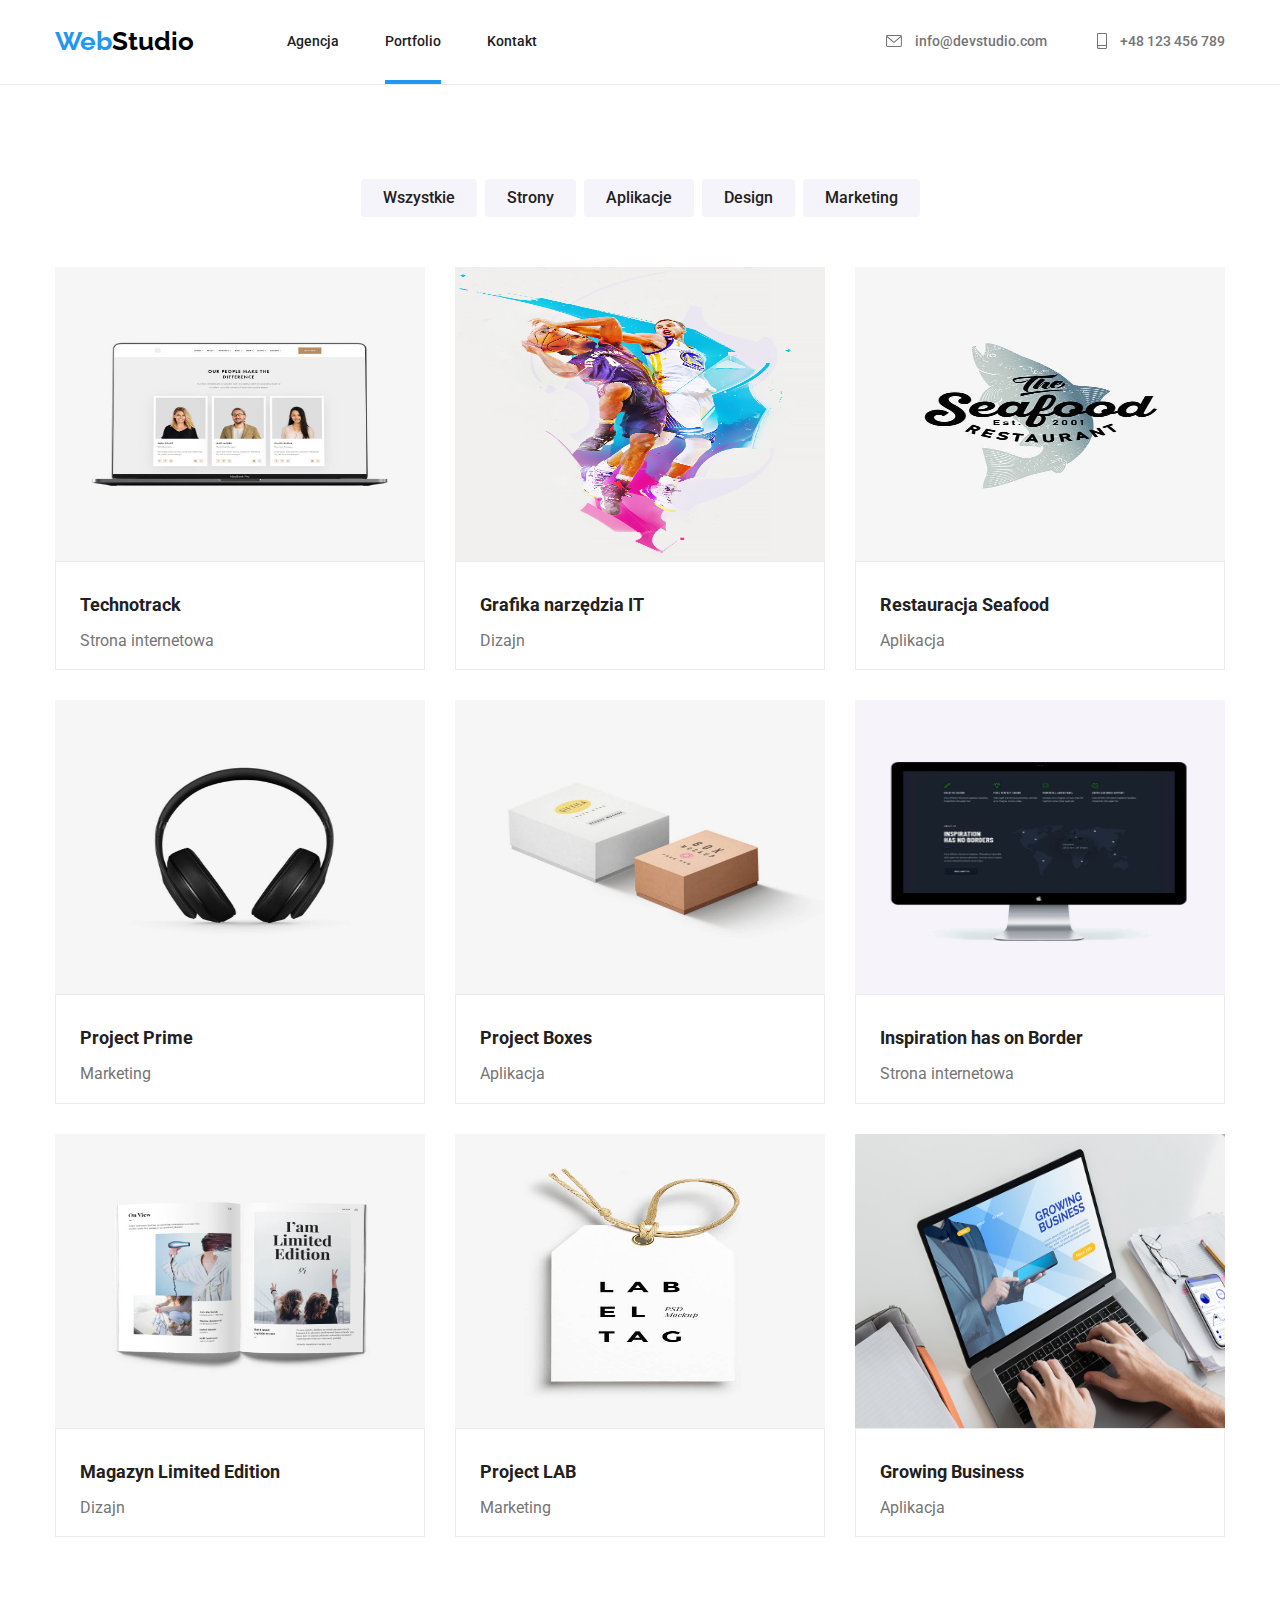
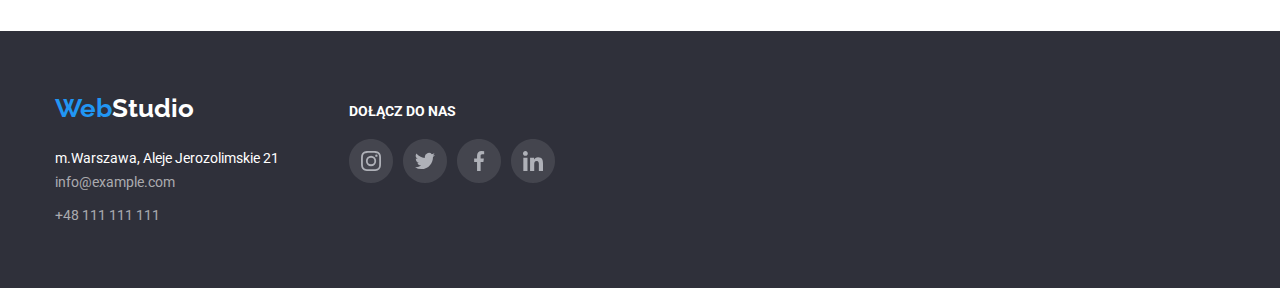
==== portfolio.html @ d04c40ee "Copy from homework 05" ====
<!DOCTYPE html>
<html lang="pl">
  <head>
    <link
      rel="stylesheet"
      href="https://cdnjs.cloudflare.com/ajax/libs/modern-normalize/1.0.0/modern-normalize.min.css"
    />
    <title>WebStudio-Portfolio</title>
    <link rel="stylesheet" href="./css/styles.css" />
    <link rel="preconnect" href="https://fonts.googleapis.com" />
    <link rel="preconnect" href="https://fonts.gstatic.com" crossorigin />
    <link
      href="https://fonts.googleapis.com/css2?family=Raleway:wght@700&family=Roboto:wght@400;500;700;900&display=swap"
      rel="stylesheet"
    />
  </head>
  <body>
    <header class="header">
      <div class="container">
        <nav class="navigation">
          <a class="logo navigation-logo" href="index.html"
            ><span style="color: var(--brand-blue)">Web</span
            ><span>Studio</span></a
          >
          <ul class="navigation-list list">
            <li class="navigation-list-item">
              <a class="link" href="index.html">Agencja</a>
            </li>
            <li class="navigation-list-item">
              <a class="link activ" href="portfolio.html">Portfolio</a>
            </li>
            <li class="navigation-list-item">
              <a class="link" href="index.html">Kontakt</a>
            </li>
          </ul>
        </nav>
        <ul class="contact-list list">
          <li class="contact-list-item">
            <a class="contact" href="mailto:info@devstudio.com">
              <svg class="icon-envelope" width="16" height="12">
                <use href="images\icons.svg#icon-envelope_mk"></use>
              </svg>
              info@devstudio.com</a
            >
          </li>
          <li class="contact-list-item">
            <a class="contact" href="tel:48123456789">
              <svg class="icon-smartphone" width="10" height="16">
                <use href="images\icons.svg#icon-smartphone_mk"></use>
              </svg>
              +48 123 456 789</a
            >
          </li>
        </ul>
      </div>
    </header>
    <main>
      <section class="section">
        <h2 class="hidden">Buttons</h2>
        <div class="container btn">
          <ul class="btn-item list">
            <li class="btn-list-item">
              <button class="button-portfolio" type="button">Wszystkie</button>
            </li>
            <li class="btn-list-item">
              <button class="button-portfolio" type="button">Strony</button>
            </li>
            <li class="btn-list-item">
              <button class="button-portfolio" type="button">Aplikacje</button>
            </li>
            <li class="btn-list-item">
              <button class="button-portfolio" type="button">Design</button>
            </li>
            <li class="btn-list-item">
              <button class="button-portfolio" type="button">Marketing</button>
            </li>
          </ul>
        </div>
        <div class="container">
          <div>
            <h2 class="hidden">Portfolio</h2>
            <ul class="portfolio-item-list list">
              <li>
                <div class="portfolio-item portfolio-item-all">
                  <div>
                    <div class="text-in-box">
                      <div class="overlay">
                        <p class="overlay-text">
                          Technocrack jest popularną platformą wykorzystywaną do
                          rozpowszechniania koronawirusa. Firmy wykorzystują tę
                          platformę do celów szpiegowskich i ataków na
                          niezabezpieczone serwery konkurencji
                        </p>
                      </div>
                      <img
                        src="images/technotrack.jpg"
                        alt="Technocrack"
                        width="370"
                        height="294"
                      />
                    </div>
                  </div>
                  <div class="portfolio-photo-descriprion">
                    <h3 class="small-header-portfolio">Technotrack</h3>
                    <h4 class="portfolio-photo-text">Strona internetowa</h4>
                  </div>
                </div>
              </li>
              <li>
                <div class="portfolio-item portfolio-item-all">
                  <div>
                    <div class="text-in-box">
                      <div class="overlay">
                        <p class="overlay-text">
                          Technocrack jest popularną platformą wykorzystywaną do
                          rozpowszechniania koronawirusa. Firmy wykorzystują tę
                          platformę do celów szpiegowskich i ataków na
                          niezabezpieczone serwery konkurencji
                        </p>
                      </div>
                      <img
                        src="images/graphicnew.jpg"
                        alt="IT"
                        width="370"
                        height="294"
                      />
                    </div>
                  </div>
                  <div class="portfolio-photo-descriprion">
                    <h3 class="small-header-portfolio">Grafika narzędzia IT</h3>
                    <h4 class="portfolio-photo-text">Dizajn</h4>
                  </div>
                </div>
              </li>
              <li>
                <div class="portfolio-item portfolio-item-all">
                  <div>
                    <div class="text-in-box">
                      <div class="overlay">
                        <p class="overlay-text">
                          Technocrack jest popularną platformą wykorzystywaną do
                          rozpowszechniania koronawirusa. Firmy wykorzystują tę
                          platformę do celów szpiegowskich i ataków na
                          niezabezpieczone serwery konkurencji
                        </p>
                      </div>
                      <img
                        src="images/seafood.jpg"
                        alt="Seafood"
                        width="370"
                        height="294"
                      />
                    </div>
                  </div>
                  <div class="portfolio-photo-descriprion">
                    <h3 class="small-header-portfolio">Restauracja Seafood</h3>
                    <h4 class="portfolio-photo-text">Aplikacja</h4>
                  </div>
                </div>
              </li>
              <li>
                <div class="portfolio-item portfolio-item-all">
                  <div>
                    <div class="text-in-box">
                      <div class="overlay">
                        <p class="overlay-text">
                          Technocrack jest popularną platformą wykorzystywaną do
                          rozpowszechniania koronawirusa. Firmy wykorzystują tę
                          platformę do celów szpiegowskich i ataków na
                          niezabezpieczone serwery konkurencji
                        </p>
                      </div>
                      <img
                        src="images/projectprime.jpg"
                        alt="Prime"
                        width="370"
                        height="294"
                      />
                    </div>
                  </div>
                  <div class="portfolio-photo-descriprion">
                    <h3 class="small-header-portfolio">Project Prime</h3>
                    <h4 class="portfolio-photo-text">Marketing</h4>
                  </div>
                </div>
              </li>
              <li>
                <div class="portfolio-item portfolio-item-all">
                  <div>
                    <div class="text-in-box">
                      <div class="overlay">
                        <p class="overlay-text">
                          Technocrack jest popularną platformą wykorzystywaną do
                          rozpowszechniania koronawirusa. Firmy wykorzystują tę
                          platformę do celów szpiegowskich i ataków na
                          niezabezpieczone serwery konkurencji
                        </p>
                      </div>
                      <img
                        src="images/projectboxes.jpg"
                        alt="Boxes"
                        width="370"
                        height="294"
                      />
                    </div>
                  </div>
                  <div class="portfolio-photo-descriprion">
                    <h3 class="small-header-portfolio">Project Boxes</h3>
                    <h4 class="portfolio-photo-text">Aplikacja</h4>
                  </div>
                </div>
              </li>
              <li>
                <div class="portfolio-item portfolio-item-all">
                  <div>
                    <div class="text-in-box">
                      <div class="overlay">
                        <p class="overlay-text">
                          Technocrack jest popularną platformą wykorzystywaną do
                          rozpowszechniania koronawirusa. Firmy wykorzystują tę
                          platformę do celów szpiegowskich i ataków na
                          niezabezpieczone serwery konkurencji
                        </p>
                      </div>
                      <img
                        src="images/inspiration.jpg"
                        alt="Inspiration"
                        width="370"
                        height="294"
                      />
                    </div>
                  </div>
                  <div class="portfolio-photo-descriprion">
                    <h3 class="small-header-portfolio">
                      Inspiration has on Border
                    </h3>
                    <h4 class="portfolio-photo-text">Strona internetowa</h4>
                  </div>
                </div>
              </li>
              <li>
                <div class="portfolio-item portfolio-item-all">
                  <div>
                    <div class="text-in-box">
                      <div class="overlay">
                        <p class="overlay-text">
                          Technocrack jest popularną platformą wykorzystywaną do
                          rozpowszechniania koronawirusa. Firmy wykorzystują tę
                          platformę do celów szpiegowskich i ataków na
                          niezabezpieczone serwery konkurencji
                        </p>
                      </div>
                      <img
                        src="images/magazine.jpg"
                        alt="Magazine"
                        width="370"
                        height="294"
                      />
                    </div>
                  </div>
                  <div class="portfolio-photo-descriprion">
                    <h3 class="small-header-portfolio">
                      Magazyn Limited Edition
                    </h3>
                    <h4 class="portfolio-photo-text">Dizajn</h4>
                  </div>
                </div>
              </li>
              <li>
                <div class="portfolio-item portfolio-item-all">
                  <div>
                    <div class="text-in-box">
                      <div class="overlay">
                        <p class="overlay-text">
                          Technocrack jest popularną platformą wykorzystywaną do
                          rozpowszechniania koronawirusa. Firmy wykorzystują tę
                          platformę do celów szpiegowskich i ataków na
                          niezabezpieczone serwery konkurencji
                        </p>
                      </div>
                      <img
                        src="images/projectlab.jpg"
                        alt="LAB"
                        width="370"
                        height="294"
                      />
                    </div>
                  </div>
                  <div class="portfolio-photo-descriprion">
                    <h3 class="small-header-portfolio">Project LAB</h3>
                    <h4 class="portfolio-photo-text">Marketing</h4>
                  </div>
                </div>
              </li>
              <li>
                <div class="portfolio-item portfolio-item-all">
                  <div>
                    <div class="text-in-box">
                      <div class="overlay">
                        <p class="overlay-text">
                          Technocrack jest popularną platformą wykorzystywaną do
                          rozpowszechniania koronawirusa. Firmy wykorzystują tę
                          platformę do celów szpiegowskich i ataków na
                          niezabezpieczone serwery konkurencji
                        </p>
                      </div>
                      <img
                        src="images/growingbusiness.jpg"
                        alt="Growing"
                        width="370"
                        height="294"
                      />
                    </div>
                  </div>
                  <div class="portfolio-photo-descriprion">
                    <h3 class="small-header-portfolio">Growing Business</h3>
                    <h4 class="portfolio-photo-text">Aplikacja</h4>
                  </div>
                </div>
              </li>
            </ul>
          </div>
        </div>
      </section>
    </main>
    <footer class="footer dark">
      <div class="container">
        <div class="footer-block">
          <div>
            <a class="logo footer-logo" href="index.html"
              ><span style="color: var(--brand-blue)">Web</span
              ><span style="color: var(--font-light)">Studio</span></a
            >
            <address class="non-italic">
              <p>m.Warszawa, Aleje Jerozolimskie 21</p>
              <ul>
                <li class="list contact-footer-item">
                  <a class="contact-footer" href="mailto:info@example.com"
                    >info@example.com</a
                  >
                </li>
                <li class="list contact-footer-item">
                  <a class="contact-footer" href="tel:111111111"
                    >+48 111 111 111</a
                  >
                </li>
              </ul>
            </address>
          </div>
          <ul class="social-media-footer">
            <h3 class="small-header-footer">DOŁĄCZ DO NAS</h3>
            <li class="icons-social-media-footer">
              <a class="icon-social-media-footer">
                <svg class="icon-sm-footer" width="44" height="44">
                  <use href="images/icons.svg#icon-ellipse_mk"></use>
                </svg>
              </a>
              <a class="icon-social-media-footer">
                <svg class="icon-sm-footer" width="44" height="44">
                  <use href="images/icons.svg#icon-ellipse_mk_t"></use>
                </svg>
              </a>
              <a class="icon-social-media-footer">
                <svg class="icon-sm-footer" width="44" height="44">
                  <use href="images/icons.svg#icon-ellipse_mk_f"></use>
                </svg>
              </a>
              <a class="icon-social-media-footer">
                <svg class="icon-sm-footer" width="44" height="44">
                  <use href="images/icons.svg#icon-ellipse_mk_in"></use>
                </svg>
              </a>
            </li>
          </ul>
        </div>
      </div>
    </footer>
  </body>
</html>
---- css/styles.css ----
:root {
  --brand-blue: #2196f3;
  --background-white: #ffffff;
  --background-grey: #f5f4fa;
  --background-dark: #2f303a;
  --background-dark-eighty: #2f303acc;
  --backgroung-dark-transparent: #2f303a66;
  --font-normal: #757575;
  --font-dark: #212121;
  --font-light: #ffffff;
  --font-black: #000000;
  --font-contact-footer: rgba(255, 255, 255, 0.6);
  --header-bottom-border: #ececec;
  --portfolio-photo-border: #eeeeee;
  --clients-border: #afb1b8;
  --sm-icon-color-footer: #44454e;
  --shadow-black-six: rgba(0, 0, 0, 0.06);
  --shadow-black-eight: rgba(0, 0, 0, 0.08);
  --shadow-black-ten: rgba(0, 0, 0, 0.1);
  --shadow-black-twelve: rgba(0, 0, 0, 0.12);
  --shadow-black-fourteen: rgba(0, 0, 0, 0.14);
  --shadow-black-sixteen: rgba(0, 0, 0, 0.16);
  --shadow-black-twenty: rgba(0, 0, 0, 0.2);
}

* {
  margin: 0;
  padding: 0;
}

body {
  font-family: "Roboto", sans-serif;
  background-color: var(--background-white);
  color: var(--font-normal);
  font-size: 14px;
  font-weight: 400;
  line-height: 1.71;
  margin: 0;
  padding: 0;
}

h1,
h2,
h3,
h4,
h5,
h6 {
  margin: 0;
}

ul,
ol {
  margin: 0;
  padding: 0;
}

p {
  padding: 0;
}

img {
  display: block;
}

.list {
  list-style-type: none;
}

.logo {
  font-family: "Raleway", sans-serif;
  font-size: 26px;
  font-weight: 700;
  line-height: 1.38;
  color: var(--font-black);
  text-decoration: none;
}

.icon-x {
  display: inline-block;

  fill: currentColor;
}

.contact {
  color: var(--font-normal);
  text-decoration: none;
  font-weight: 500;
  transition: color 0.25s cubic-bezier(0.4, 0, 0.2, 1);
}

.contact:hover,
.contact:focus {
  color: var(--brand-blue);
  --color1: var(--brand-blue);
  --color2: var(--brand-blue);
  --color5: var(--brand-blue);
}

.contact-footer {
  color: var(--font-contact-footer);
  text-decoration: none;
  font-weight: 400;
  transition: color 0.25s cubic-bezier(0.4, 0, 0.2, 1);
}

.contact-footer:hover,
.contact-footer:focus {
  color: var(--brand-blue);
}

.activ {
  position: relative;
}

.link {
  color: var(--font-dark);
  text-decoration: none;
  font-weight: 500;
  transition: color 0.25s cubic-bezier(0.4, 0, 0.2, 1);
}

.activ:after {
  content: "";
  position: absolute;
  bottom: -35px;
  left: 0;
  width: 100%;
  height: 4px;
  background-color: var(--brand-blue);
}

.link:hover,
.link.focus,
.link:active {
  color: var(--brand-blue);
}

.button {
  width: 200px;
  background-color: var(--background-grey);
  color: var(--font-dark);
  margin: 0 auto;
  font-size: 16px;
  font-weight: 500;
  line-height: 1.63;
  cursor: pointer;
  font-family: inherit;
  display: block;
  padding: 11px 41px;
  border: none;
  border-radius: 4px;
  transition: color 0.25s cubic-bezier(0.4, 0, 0.2, 1),
    background-color 0.25s cubic-bezier(0.4, 0, 0.2, 1);
}

.button:hover,
.button:focus,
.button:active,
.button-portfolio:hover,
.button-portfolio:focus,
.button-portfolio:active {
  background-color: var(--brand-blue);
  color: var(--font-light);
}

.button-portfolio:hover,
.button-portfolio:focus {
  box-shadow: 0px 3px 1px var(--shadow-black-ten),
    0px 1px 2px var(--shadow-black-eight),
    0px 2px 2px var(--shadow-black-twelve);
}

.dark {
  background-color: var(--background-dark);
  color: var(--font-light);
}

.background-img {
  background: linear-gradient(
      var(--backgroung-dark-transparent),
      var(--backgroung-dark-transparent)
    ),
    url("./../images/background_header_img.jpg");
  background-repeat: no-repeat, no-repeat;
  background-position: 50% 50%, 50% 50%;
  background-size: 1600px 600px, auto;
  color: var(--font-light);
}

.presentation-title {
  width: 370px;
  height: 70px;
  background: linear-gradient var(--backgroung-dark-transparent),
    var(--backgroung-dark-transparent);
}

.team {
  background-color: var(--background-grey);
}

.white {
  background-color: var(--background-white);
}

.section {
  padding: 94px 0;
}

.title {
  font-size: 44px;
  font-weight: 900;
  line-height: 1.36;
  max-width: 696px;
  margin-left: auto;
  margin-right: auto;
  padding: 106px 0 30px 0;
  text-align: center;
  letter-spacing: 0.06em;
  text-transform: uppercase;
}

.title-container {
  padding-bottom: 106px;
}

.hidden {
  display: none;
}

.small-header {
  font-size: 14px;
  margin-bottom: 10px;
  line-height: 1.17;
  color: var(--font-dark);
}

.small-header-index {
  font-size: 16px;
  font-weight: 500;
  line-height: 1.17;
  color: var(--font-dark);
  text-align: center;
  padding-top: 30px;
}
.small-header-portfolio {
  font-size: 18px;
  line-height: 2;
  color: var(--font-dark);
}

.big-header {
  font-size: 36px;
  line-height: 1.17;
  color: var(--font-dark);
  text-align: center;
}

.thumb {
  position: relative;
}

.thumb > .label {
  position: absolute;
  font-weight: 700;
  line-height: 1.17;
  text-align: center;
  padding-top: 27px;
  color: var(--font-light);
  width: 370px;
  height: 70px;
  bottom: 0;
  background-color: var(--background-dark-eighty);
}

.non-italic {
  font-style: normal;
}

.photo-text {
  font-size: 16px;
  font-weight: 400;
  line-height: 1.71;
  text-align: center;
  padding: 10px 0 16px;
}

.container {
  box-sizing: border-box;
  padding: 0 15px;
  width: 100%;
  max-width: 1200px;
  margin: 0 auto;
  align-items: center;
}

.header {
  border-bottom: 1px solid var(--header-bottom-border);
}

.header .container {
  display: flex;
  align-items: center;
  justify-content: space-between;
  padding: 24px 15px;
}

.navigation {
  display: flex;
}

.navigation-list {
  display: flex;
  align-items: center;
}

.navigation-list-item:not(:last-child) {
  margin-right: 46px;
}

.navigation-logo {
  margin-right: 93px;
}

.header .contact-list {
  display: flex;
}

.contact-list-item:not(:first-child) {
  margin-left: 50px;
}

.section-title {
  padding: 200px auto;
}

.section .button {
  margin: 0 500px;
}

.application-list {
  display: flex;
  flex-direction: row;
  justify-content: space-between;
}

.application-list-item:not(:first-child) {
  margin-left: 30px;
}

.presentation-list {
  display: flex;
  flex-direction: row;
  justify-content: space-between;
  padding-top: 50px;
}

.designers-list {
  display: flex;
  flex-direction: row;
  justify-content: space-between;
  padding-top: 50px;
}

.designers-photo {
  border: 1px solid var(--header-bottom-border);
  box-shadow: 0px 1px 3px var(--shadow-black-twelve),
    0px 1px 1px var(--shadow-black-fourteen),
    0px 2px 1px var(--shadow-black-twenty);
  border-radius: 0px 0px 4px 4px;
}

.btn {
  padding-bottom: 50px;
}

.btn-list-item:not(:last-child) {
  margin-right: 8px;
}

.btn-item {
  display: flex;
  flex-direction: row;
  border-start-end-radius: 4px;
  justify-content: center;
}

.button-portfolio {
  background-color: var(--background-grey);
  color: var(--font-dark);
  font-size: 16px;
  font-weight: 500;
  border: none;
  border-radius: 4px;
  line-height: 1.63;
  cursor: pointer;
  font-family: inherit;
  display: block;
  padding: 6px 22px;
  transition: color 0.25s cubic-bezier(0.4, 0, 0.2, 1),
    background-color 0.25s cubic-bezier(0.4, 0, 0.2, 1),
    box-shadow 0.25s cubic-bezier(0.4, 0, 0.2, 1);
}

.portfolio-item-list {
  display: flex;
  flex-wrap: wrap;
  gap: 30px;
}

.portfolio-photo-descriprion {
  padding: 25px 24px 15px;
  border: 1px solid var(--header-bottom-border);
}

.portfolio-photo-text {
  font-size: 16px;
  font-weight: 400;
  line-height: 1.71;
  padding-top: 4px;
}

.portfolio-item {
  transition: box-shadow 0.25s cubic-bezier(0.4, 0, 0.2, 1);
}

.portfolio-item:hover .overlay {
  transform: translatey(0);
}

.portfolio-item-all:hover {
  box-shadow: 0px 1px 1px var(--shadow-black-twelve),
    0px 4px 4px var(--shadow-black-six), 1px 4px 6px var(--shadow-black-sixteen);
  cursor: pointer;
}

.footer-block {
  padding: 60px 0;
  display: flex;
  flex-direction: row;
}
.footer-logo {
  display: block;
  margin-bottom: 20px;
}

.contact-footer-item:not(:last-child) {
  margin-bottom: 9px;
}
.icon-envelope {
  position: relative;
  bottom: -1px;
  margin-right: 10px;
  --color1: currentColor;
  --color2: currentColor;
  --color5: currentColor;
}

.icon-smartphone {
  position: relative;
  bottom: -3px;
  margin-right: 10px;
  --color1: currentColor;
  --color2: currentColor;
  --color5: currentColor;
}

.i-style {
  background-color: var(--background-grey);
  display: flex;
  justify-content: center;
  padding: 25px 0;
  margin-bottom: 30px;
}

.icons-social-media {
  display: flex;
  flex-direction: row;
  justify-content: center;
  padding-bottom: 30px;
  gap: 10px;
}

.icon-social-media {
  color: var(--font-light);
  transition: color 0.25s cubic-bezier(0.4, 0, 0.2, 1);
}

.icon-sm {
  --color1: currentColor;
}

.icon-social-media:hover,
.icon-social-media:focus {
  color: var(--brand-blue);
  --color1: var(--brand-blue);
  --color2: var(--font-light);
}

.clients-list {
  display: flex;
  flex-direction: row;
  justify-content: space-between;
  padding-top: 50px;
}

.i-border {
  display: flex;
  padding: 16px 32px;
  color: var(--clients-border);
  border: 1px solid var(--clients-border);
  border-radius: 4px;
  transition: color 0.25s cubic-bezier(0.4, 0, 0.2, 1),
    border-color 0.25s cubic-bezier(0.4, 0, 0.2, 1);
}

.i-border:hover,
.i-border:focus {
  color: var(--brand-blue);
  cursor: pointer;
  border: 1px solid var(--brand-blue);
}

.icon-group-style {
  display: flex;
  flex-direction: row;
  --color4: currentColor;
}

.small-header-footer {
  color: var(--font-light);
  font-size: 14px;
  font-weight: 700;
  line-height: 1.17;
  padding-bottom: 20px;
}

.icons-social-media-footer {
  display: flex;
  flex-direction: row;
  justify-content: center;
  padding-bottom: 30px;
  gap: 10px;
}

.icon-social-media-footer {
  color: var(--sm-icon-color-footer);
  transition: color 0.25s cubic-bezier(0.4, 0, 0.2, 1);
}

.icon-sm-footer {
  --color1: currentColor;
}

.icon-social-media-footer:hover,
.icon-social-media-footer:focus {
  color: var(--brand-blue);
  --color1: var(--brand-blue);
  --color2: var(--font-light);
}

.social-media-footer {
  padding: 12px 0 0 70px;
}

/*=============== Backdrop==============*/

.modal {
  position: absolute;
  top: 50%;
  left: 50%;
  transform: translate(-50%, -50%);
  width: 528px;
  min-height: 581px;
  background-color: var(--background-white);
}

.backdrop {
  position: fixed;
  top: 0;
  left: 0;
  width: 100%;
  height: 100%;
  background-color: var(--shadow-black-ten);
  opacity: 1;
  transition: transform 0.25s, opacity 0.25s;
}

.close-btn {
  position: absolute;
  top: 8px;
  right: 8px;
  width: 30px;
  height: 30px;
  background-color: var(--background-white);
  border: 1px solid var(--shadow-black-ten);
  border-radius: 50%;
  cursor: pointer;
}

.is-hidden {
  pointer-events: none;
  transform: translateY(-100%);
  opacity: 0;
  visibility: inherit;
}

.text-in-box {
  position: relative;
  margin-left: auto;
  margin-right: auto;
  background-color: #967171;

  overflow: hidden;
}

.text-in-box:hover .overlay {
  transform: translatey(0);
}

.overlay {
  position: absolute;
  top: 0;
  left: 0;
  width: 100%;
  height: 100%;
  background-color: var(--brand-blue);
  transform: translatey(100%);
  transition: transform 0.25s cubic-bezier(0.4, 0, 0.2, 1);
}

.overlay-text {
  font-style: normal;
  font-family: "Roboto";
  font-weight: 400;
  padding: 49px;
  margin: 0;
  font-size: 18px;
  line-height: 28px;
  color: #ffffff;
}
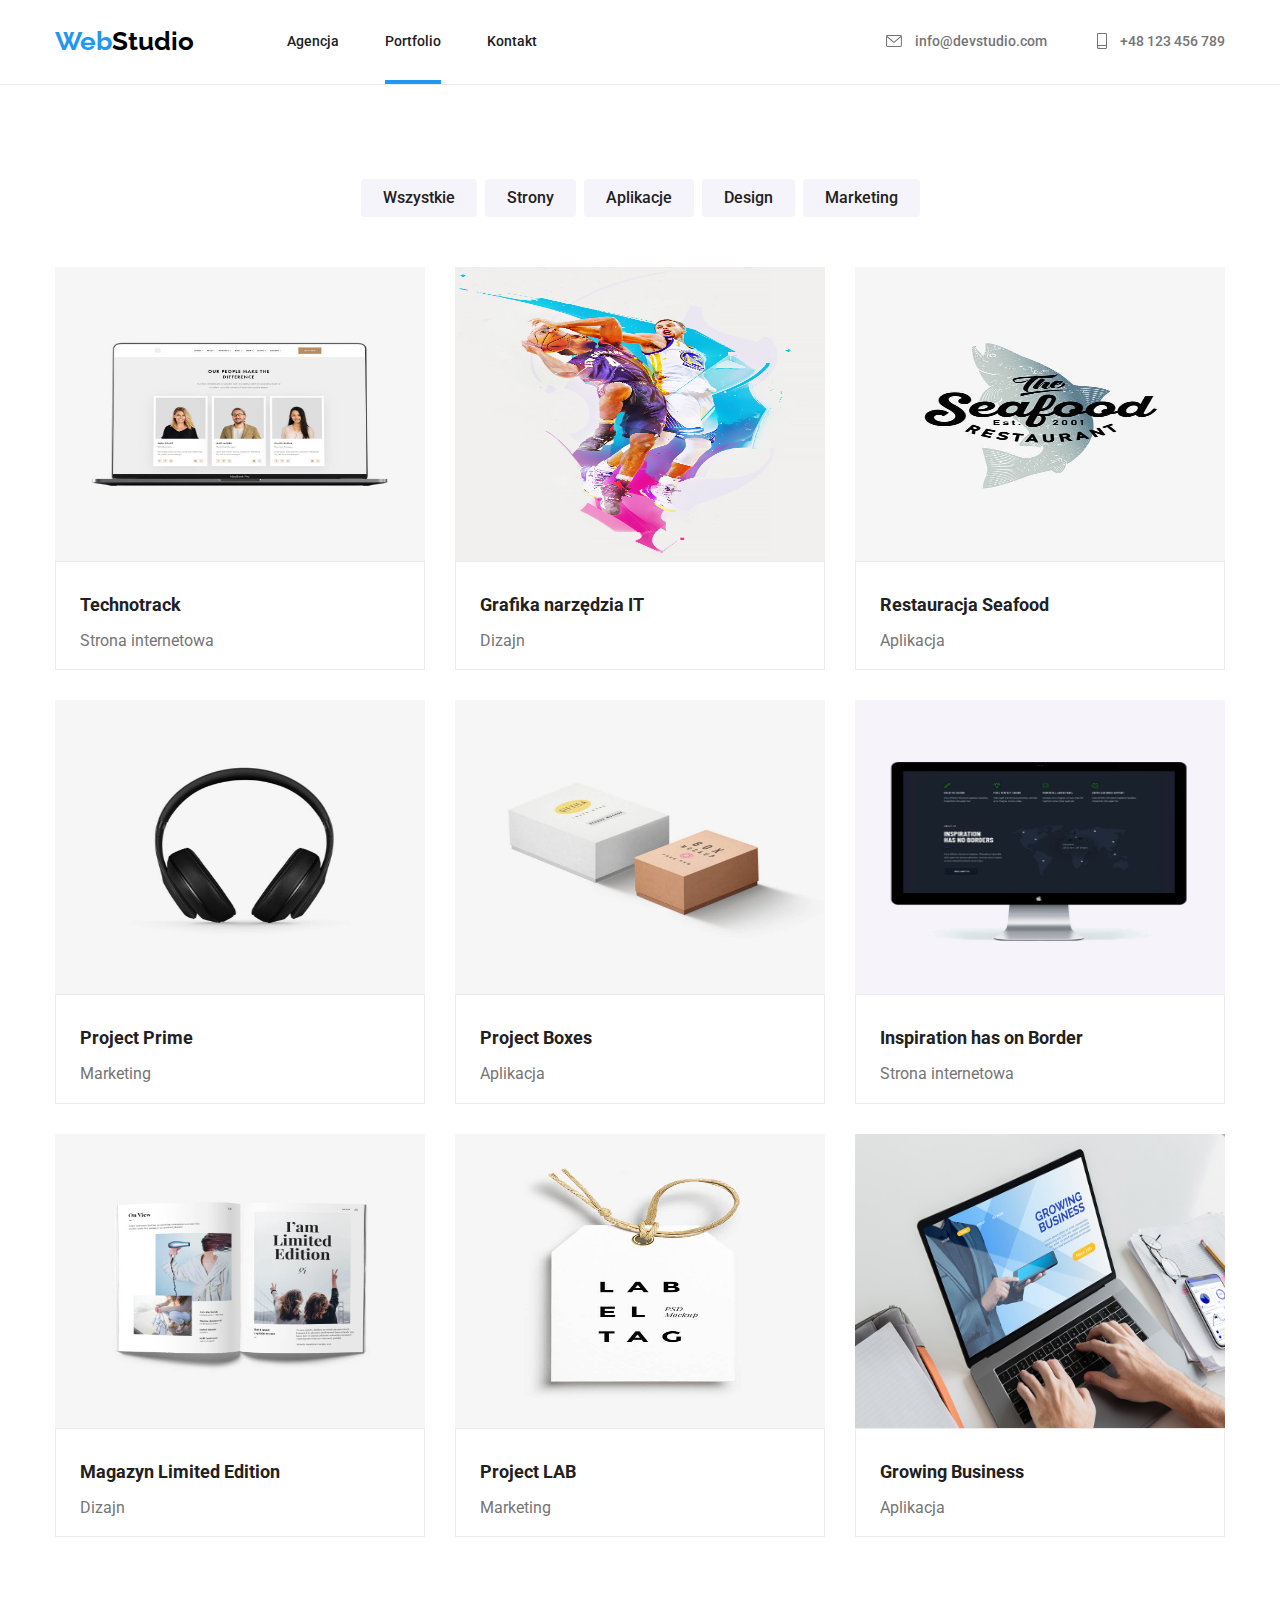
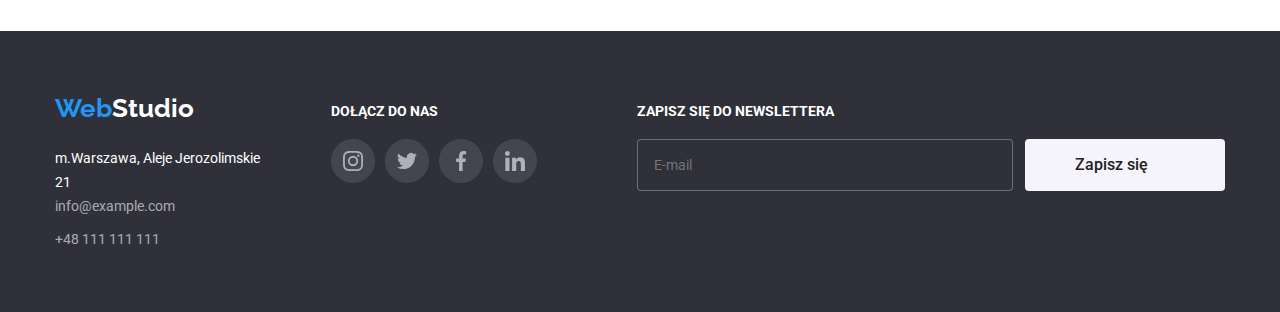
==== commit 26627ad1: "changes add margin" ====
--- a/portfolio.html
+++ b/portfolio.html
@@ -372,6 +372,24 @@
               </a>
             </li>
           </ul>
+          <div class="newsletter-container">
+            <h3 class="small-header-newsletter-footer">
+              ZAPISZ SIĘ DO NEWSLETTERA
+            </h3>
+            <form class="newsletter-wraper">
+              <input
+                class="newsletter-imput"
+                type="text"
+                placeholder="E-mail"
+                id="name"
+              />
+              <button class="newsletter-btn" type="submit">
+                Zapisz się<svg class="icon-news-footer" width="24" height="24">
+                  <use href="images/icons.svg#icon-icon-send"></use>
+                </svg>
+              </button>
+            </form>
+          </div>
         </div>
       </div>
     </footer>
--- a/css/styles.css
+++ b/css/styles.css
@@ -10,6 +10,7 @@
   --font-light: #ffffff;
   --font-black: #000000;
   --font-contact-footer: rgba(255, 255, 255, 0.6);
+  --font-newsletter-footer: rgba(255, 255, 255, 0.3);
   --header-bottom-border: #ececec;
   --portfolio-photo-border: #eeeeee;
   --clients-border: #afb1b8;
@@ -158,7 +159,10 @@
 .button:active,
 .button-portfolio:hover,
 .button-portfolio:focus,
-.button-portfolio:active {
+.button-portfolio:active,
+.newsletter-btn:hover,
+.newsletter-btn:focus,
+.newsletter-btn:active {
   background-color: var(--brand-blue);
   color: var(--font-light);
 }
@@ -638,3 +642,56 @@
   line-height: 28px;
   color: #ffffff;
 }
+
+.small-header-newsletter-footer {
+  color: var(--font-light);
+  font-size: 14px;
+  font-weight: 700;
+  line-height: 1.17;
+  padding-bottom: 20px;
+}
+
+.newsletter-container {
+  padding-top: 12px;
+  margin-left: 100px;
+}
+
+.newsletter-wraper {
+  display: flex;
+}
+
+.newsletter-imput {
+  background-color: var(--background-dark);
+  padding: 15px 180px 15px 16px;
+  border-radius: 4px;
+  border: 1px solid var(--font-newsletter-footer);
+  color: var(--font-contact-footer);
+  font: Roboto;
+  font-weight: 400;
+  size: 16px;
+  line-height: 20px;
+}
+
+.newsletter-btn {
+  display: flex;
+  flex-wrap: wrap;
+  align-items: center;
+  padding-left: 50px;
+  margin-left: 12px;
+  width: 200px;
+  background-color: var(--background-grey);
+  color: var(--font-dark);
+  font-size: 16px;
+  font-weight: 500;
+  line-height: 1.63;
+  cursor: pointer;
+  border: none;
+  border-radius: 4px;
+  transition: color 0.25s cubic-bezier(0.4, 0, 0.2, 1),
+    background-color 0.25s cubic-bezier(0.4, 0, 0.2, 1);
+}
+
+.icon-news-footer {
+  margin-left: 15px;
+  --color1: currentColor;
+}
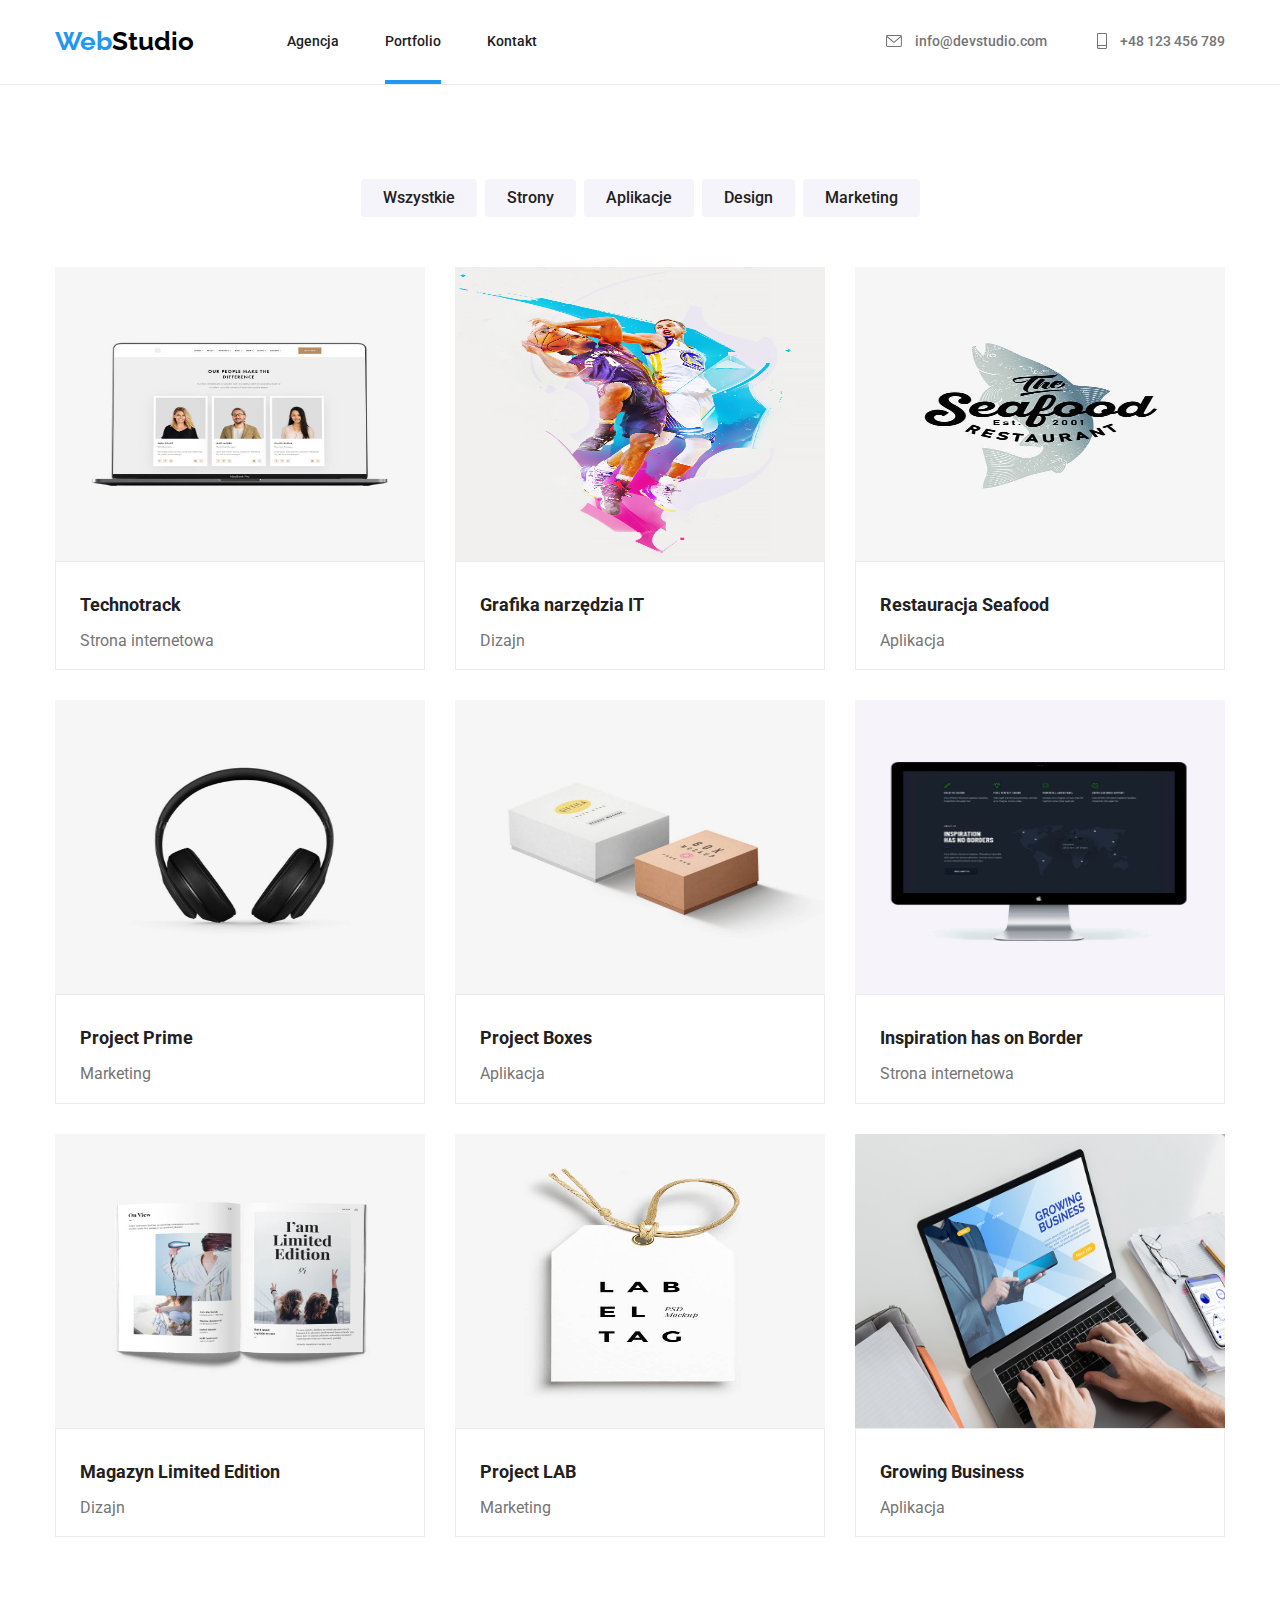
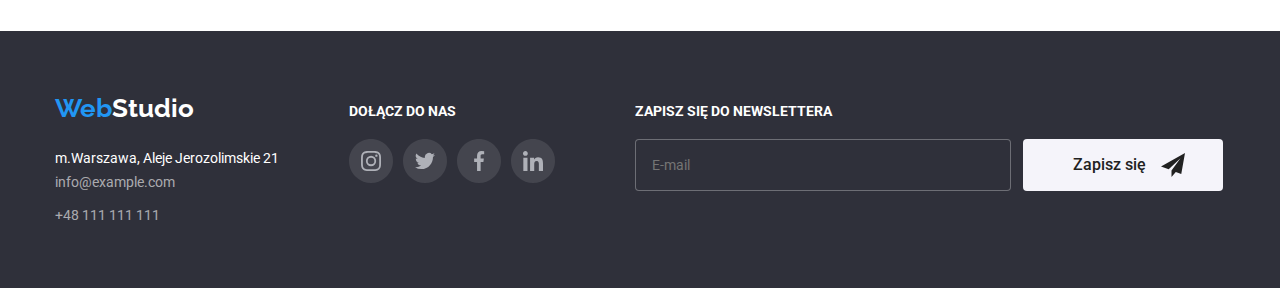
==== commit c0140627: "finel version hw 06" ====
--- a/portfolio.html
+++ b/portfolio.html
@@ -378,10 +378,11 @@
             </h3>
             <form class="newsletter-wraper">
               <input
-                class="newsletter-imput"
+                class="newsletter-input"
                 type="text"
                 placeholder="E-mail"
-                id="name"
+                id="newsletter"
+                name="Email"
               />
               <button class="newsletter-btn" type="submit">
                 Zapisz się<svg class="icon-news-footer" width="24" height="24">
--- a/css/styles.css
+++ b/css/styles.css
@@ -6,6 +6,7 @@
   --background-dark-eighty: #2f303acc;
   --backgroung-dark-transparent: #2f303a66;
   --font-normal: #757575;
+  --font-normal-modal: #75757580;
   --font-dark: #212121;
   --font-light: #ffffff;
   --font-black: #000000;
@@ -653,14 +654,14 @@
 
 .newsletter-container {
   padding-top: 12px;
-  margin-left: 100px;
+  margin-left: 80px;
 }
 
 .newsletter-wraper {
   display: flex;
 }
 
-.newsletter-imput {
+.newsletter-input {
   background-color: var(--background-dark);
   padding: 15px 180px 15px 16px;
   border-radius: 4px;
@@ -695,3 +696,147 @@
   margin-left: 15px;
   --color1: currentColor;
 }
+
+.my-form {
+  display: flex;
+  display: block;
+  padding-top: 10px;
+  margin-left: 40px;
+  width: 528px;
+}
+
+.my-form .input:focus,
+.my-form .textarea:focus {
+  outline: 0;
+}
+
+.fieldset {
+  display: flex;
+  position: relative;
+  align-items: center;
+  width: 448px;
+  border-style: solid;
+  border-radius: 4px;
+  margin-block: 30px;
+  transition: fill 0.25s cubic-bezier(0.4, 0, 0.2, 1),
+    border-color 0.25s cubic-bezier(0.4, 0, 0.2, 1);
+}
+
+.fieldset:focus-within {
+  border-color: var(--brand-blue);
+  fill: var(--brand-blue);
+}
+
+.my-form .label {
+  position: absolute;
+  top: -22px;
+  font-size: 12px;
+  color: var(--font-normal);
+}
+
+.modal-title {
+  font: Roboto;
+  font-weight: 700;
+  color: var(--font-black);
+  font-size: 20px;
+  line-height: 1.15%;
+  margin-top: 40px;
+  text-align: center;
+}
+
+.my-form .input {
+  border: 0;
+  background-color: transparent;
+  padding: 12px;
+  width: 100%;
+}
+
+.icon-form {
+  margin: 4px 0 0 12px;
+}
+
+.textarea {
+  border: 0;
+  padding: 12px 16px;
+  resize: none;
+  width: 100%;
+  color: var(--font-normal-modal);
+}
+
+.legal-checkbox {
+  display: flex;
+  flex-direction: row;
+  gap: 10px;
+  padding-bottom: 30px;
+}
+
+.politic {
+  margin-bottom: 3px;
+  margin-left: 45px;
+}
+
+.btn-modal-activ {
+  width: 200px;
+  background-color: var(--brand-blue);
+  color: var(--font-light);
+  margin: 0 auto;
+  font-size: 16px;
+  font-weight: 500;
+  line-height: 1.63;
+  cursor: pointer;
+  font-family: inherit;
+  display: block;
+  padding: 11px 41px;
+  border: none;
+  border-radius: 4px;
+}
+
+.form-submit {
+  display: flex;
+  flex-direction: column;
+  width: 448px;
+}
+
+.my-form .legal-checkbox {
+  position: relative;
+  cursor: pointer;
+}
+
+.legal-checkbox input {
+  position: absolute;
+  cursor: pointer;
+  width: 0;
+  height: 0;
+  opacity: 0;
+}
+
+.legal-checkbox .checkmark {
+  position: absolute;
+  width: 20px;
+  height: 19px;
+  box-shadow: 0px 0px 0px 2px var(--font-dark) inset;
+  border-radius: 2px;
+  left: 15px;
+  top: 0px;
+}
+
+.checkmark:after {
+  content: "";
+  background-image: url("data:image/svg+xml;charset=UTF-8,%3csvg viewBox='0 0 34 32' width='34' height='32' xmlns='http://www.w3.org/2000/svg'%3e%3cpath fill='%232196f3' d='M4.267 0h25.6c2.356 0 4.267 1.91 4.267 4.267v23.467c0 2.356-1.91 4.267-4.267 4.267h-25.6c-2.356 0-4.267-1.91-4.267-4.267v-23.467c0-2.356 1.91-4.267 4.267-4.267z'/%3e%3cpath fill='%23fff' d='M8.442 16.537l-0.147-0.14-2.205 2.088 7.767 7.41 16.318-15.567-2.19-2.089-14.128 13.465-5.416-5.167z'/%3e%3c/svg%3e");
+  background-size: contain;
+  background-repeat: no-repeat;
+  width: 20px;
+  height: 20px;
+  display: block;
+  opacity: 0;
+  transition: opacity 0.25s cubic-bezier(0.4, 0, 0.2, 1);
+}
+
+.legal-checkbox input:checked ~ .checkmark:after {
+  opacity: 1;
+}
+
+.legal-checkbox input:checked ~ .checkmark {
+  border-color: var(--background-white);
+  box-shadow: none;
+}
